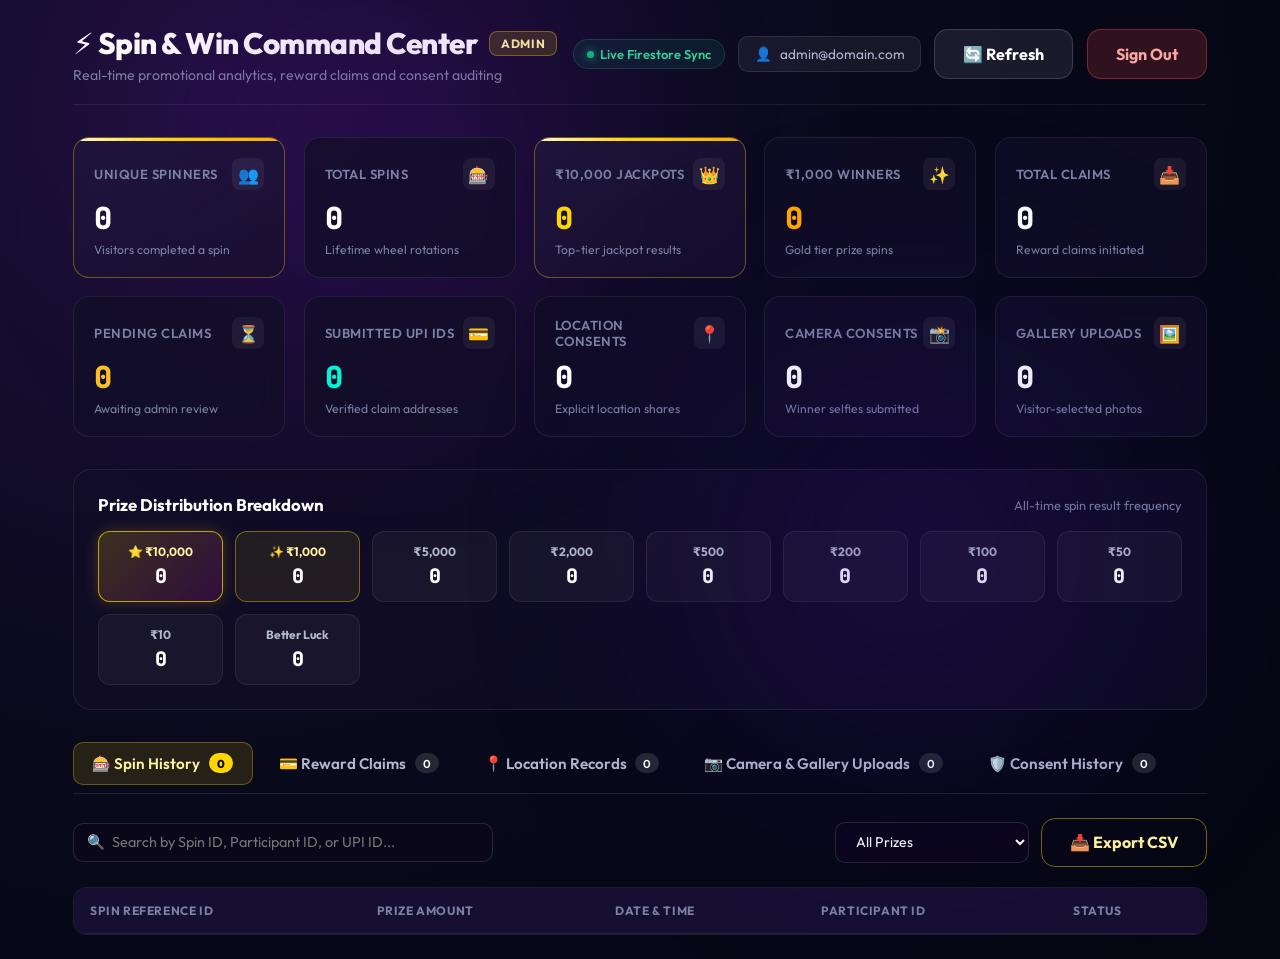
==== dashboard.html @ e1020db3 "feat: complete premium spin and win promotional platform with firestore admin dashboard" ====
<!DOCTYPE html>
<html lang="en">
<head>
  <meta charset="UTF-8">
  <meta name="viewport" content="width=device-width, initial-scale=1.0">
  <title>Executive Admin Dashboard | Spin &amp; Win Control Center</title>

  <!-- Fonts -->
  <link rel="preconnect" href="https://fonts.googleapis.com">
  <link rel="preconnect" href="https://fonts.gstatic.com" crossorigin>
  <link href="https://fonts.googleapis.com/css2?family=Outfit:wght@400;500;600;700;800;900&family=JetBrains+Mono:wght@500;700&display=swap" rel="stylesheet">

  <link rel="stylesheet" href="css/style.css">
  <link rel="stylesheet" href="css/dashboard.css">
</head>
<body class="dashboard-body">

  <div class="dashboard-container">
    
    <!-- Top Header -->
    <header class="dash-header">
      <div class="dash-title-group">
        <h1>
          <span>⚡ Spin &amp; Win Command Center</span>
          <span class="admin-badge">Admin</span>
        </h1>
        <p class="dash-subtitle">Real-time promotional analytics, reward claims and consent auditing</p>
      </div>

      <div class="dash-user-controls">
        <div class="live-indicator">
          <span class="live-dot"></span>
          <span>Live Firestore Sync</span>
        </div>

        <div class="admin-email-tag">
          <span>👤</span>
          <span id="admin-display-email">admin@domain.com</span>
        </div>

        <button class="btn btn-secondary" id="dash-refresh-btn" title="Refresh all records">
          🔄 Refresh
        </button>

        <button class="btn btn-danger" id="dash-logout-btn">
          Sign Out
        </button>
      </div>
    </header>

    <!-- Setup Guide Card (Shown if Firebase API Keys are not yet configured) -->
    <div class="setup-guide-card" id="firebase-setup-guide">
      <div class="setup-guide-header">
        <span>⚡ Quick Firebase Connection Guide</span>
      </div>
      <p style="font-size:0.88rem; color:var(--text-muted); margin-bottom:0.75rem;">
        Your application is currently running in <strong>Local Simulation Mode</strong>. You can test all features right now. When you're ready to connect to your live Firebase Cloud project:
      </p>
      <ol class="setup-steps-list">
        <li>Open Firebase Console (<code>console.firebase.google.com</code>) and create a project.</li>
        <li>Enable <strong>Firestore Database</strong> in production mode.</li>
        <li>Enable <strong>Authentication</strong> with Email/Password sign-in and create an admin user.</li>
        <li>Copy your web app configuration into <code>js/firebase-config.js</code>.</li>
        <li>Deploy the Firestore security rules from <code>firestore.rules</code>.</li>
      </ol>
    </div>

    <!-- Metric Statistics Grid (10 Required Statistics) -->
    <section class="metrics-grid">
      
      <div class="metric-card gold-accent">
        <div class="metric-header">
          <span class="metric-title">Unique Spinners</span>
          <div class="metric-icon">👥</div>
        </div>
        <div class="metric-value" id="metric-total-participants">0</div>
        <div class="metric-sub">Visitors completed a spin</div>
      </div>

      <div class="metric-card">
        <div class="metric-header">
          <span class="metric-title">Total Spins</span>
          <div class="metric-icon">🎰</div>
        </div>
        <div class="metric-value" id="metric-total-spins">0</div>
        <div class="metric-sub">Lifetime wheel rotations</div>
      </div>

      <div class="metric-card gold-accent">
        <div class="metric-header">
          <span class="metric-title">₹10,000 Jackpots</span>
          <div class="metric-icon">👑</div>
        </div>
        <div class="metric-value" id="metric-wins-10000" style="color:var(--gold-primary)">0</div>
        <div class="metric-sub">Top-tier jackpot results</div>
      </div>

      <div class="metric-card">
        <div class="metric-header">
          <span class="metric-title">₹1,000 Winners</span>
          <div class="metric-icon">✨</div>
        </div>
        <div class="metric-value" id="metric-wins-1000" style="color:#FFA800">0</div>
        <div class="metric-sub">Gold tier prize spins</div>
      </div>

      <div class="metric-card">
        <div class="metric-header">
          <span class="metric-title">Total Claims</span>
          <div class="metric-icon">📥</div>
        </div>
        <div class="metric-value" id="metric-total-claims">0</div>
        <div class="metric-sub">Reward claims initiated</div>
      </div>

      <div class="metric-card">
        <div class="metric-header">
          <span class="metric-title">Pending Claims</span>
          <div class="metric-icon">⏳</div>
        </div>
        <div class="metric-value" id="metric-pending-claims" style="color:#FBBF24">0</div>
        <div class="metric-sub">Awaiting admin review</div>
      </div>

      <div class="metric-card">
        <div class="metric-header">
          <span class="metric-title">Submitted UPI IDs</span>
          <div class="metric-icon">💳</div>
        </div>
        <div class="metric-value" id="metric-upi-ids" style="color:#00F5D4">0</div>
        <div class="metric-sub">Verified claim addresses</div>
      </div>

      <div class="metric-card">
        <div class="metric-header">
          <span class="metric-title">Location Consents</span>
          <div class="metric-icon">📍</div>
        </div>
        <div class="metric-value" id="metric-loc-consents">0</div>
        <div class="metric-sub">Explicit location shares</div>
      </div>

      <div class="metric-card">
        <div class="metric-header">
          <span class="metric-title">Camera Consents</span>
          <div class="metric-icon">📸</div>
        </div>
        <div class="metric-value" id="metric-cam-consents">0</div>
        <div class="metric-sub">Winner selfies submitted</div>
      </div>

      <div class="metric-card">
        <div class="metric-header">
          <span class="metric-title">Gallery Uploads</span>
          <div class="metric-icon">🖼️</div>
        </div>
        <div class="metric-value" id="metric-gallery-uploads">0</div>
        <div class="metric-sub">Visitor-selected photos</div>
      </div>

    </section>

    <!-- Prize Distribution Breakdown -->
    <section class="prize-breakdown-card">
      <div class="prize-breakdown-title">
        <span>Prize Distribution Breakdown</span>
        <span style="font-size:0.8rem; font-weight:normal; color:var(--text-dim);">All-time spin result frequency</span>
      </div>
      <div class="prize-chips-grid">
        <div class="prize-chip-box jackpot">
          <div class="prize-chip-label">⭐ ₹10,000</div>
          <div class="prize-chip-count" id="prize-count-10000">0</div>
        </div>
        <div class="prize-chip-box special">
          <div class="prize-chip-label">✨ ₹1,000</div>
          <div class="prize-chip-count" id="prize-count-1000">0</div>
        </div>
        <div class="prize-chip-box">
          <div class="prize-chip-label">₹5,000</div>
          <div class="prize-chip-count" id="prize-count-5000">0</div>
        </div>
        <div class="prize-chip-box">
          <div class="prize-chip-label">₹2,000</div>
          <div class="prize-chip-count" id="prize-count-2000">0</div>
        </div>
        <div class="prize-chip-box">
          <div class="prize-chip-label">₹500</div>
          <div class="prize-chip-count" id="prize-count-500">0</div>
        </div>
        <div class="prize-chip-box">
          <div class="prize-chip-label">₹200</div>
          <div class="prize-chip-count" id="prize-count-200">0</div>
        </div>
        <div class="prize-chip-box">
          <div class="prize-chip-label">₹100</div>
          <div class="prize-chip-count" id="prize-count-100">0</div>
        </div>
        <div class="prize-chip-box">
          <div class="prize-chip-label">₹50</div>
          <div class="prize-chip-count" id="prize-count-50">0</div>
        </div>
        <div class="prize-chip-box">
          <div class="prize-chip-label">₹10</div>
          <div class="prize-chip-count" id="prize-count-10">0</div>
        </div>
        <div class="prize-chip-box">
          <div class="prize-chip-label">Better Luck</div>
          <div class="prize-chip-count" id="prize-count-BetterLuck">0</div>
        </div>
      </div>
    </section>

    <!-- Navigation Tabs -->
    <nav class="dash-tabs">
      <button class="dash-tab-btn active" data-tab="spins">
        <span>🎰 Spin History</span>
        <span class="tab-count" id="badge-tab-spins">0</span>
      </button>
      <button class="dash-tab-btn" data-tab="claims">
        <span>💳 Reward Claims</span>
        <span class="tab-count" id="badge-tab-claims">0</span>
      </button>
      <button class="dash-tab-btn" data-tab="locations">
        <span>📍 Location Records</span>
        <span class="tab-count" id="badge-tab-locations">0</span>
      </button>
      <button class="dash-tab-btn" data-tab="uploads">
        <span>📷 Camera &amp; Gallery Uploads</span>
        <span class="tab-count" id="badge-tab-uploads">0</span>
      </button>
      <button class="dash-tab-btn" data-tab="consents">
        <span>🛡️ Consent History</span>
        <span class="tab-count" id="badge-tab-consents">0</span>
      </button>
    </nav>

    <!-- Global Toolbar & Filter Bar -->
    <div class="dash-toolbar">
      <div class="toolbar-search">
        <span class="toolbar-search-icon">🔍</span>
        <input type="text" id="dash-search-input" placeholder="Search by Spin ID, Participant ID, or UPI ID...">
      </div>

      <div class="toolbar-actions">
        <select id="dash-prize-filter" class="filter-select">
          <option value="ALL">All Prizes</option>
          <option value="10,000">₹10,000 Jackpot</option>
          <option value="1,000">₹1,000 Gold Tier</option>
          <option value="5,000">₹5,000</option>
          <option value="2,000">₹2,000</option>
          <option value="500">₹500</option>
          <option value="200">₹200</option>
          <option value="100">₹100</option>
          <option value="50">₹50</option>
          <option value="10">₹10</option>
          <option value="Better Luck">Better Luck Next Time</option>
        </select>

        <button class="btn btn-outline-gold" id="export-csv-btn">
          📥 Export CSV
        </button>
      </div>
    </div>

    <!-- ===================================================================== -->
    <!-- TAB VIEW 1: SPIN HISTORY                                              -->
    <!-- ===================================================================== -->
    <div class="tab-view-content" id="tab-view-spins" style="display: block;">
      <div class="table-responsive">
        <table class="dash-table">
          <thead>
            <tr>
              <th>Spin Reference ID</th>
              <th>Prize Amount</th>
              <th>Date &amp; Time</th>
              <th>Participant ID</th>
              <th>Status</th>
            </tr>
          </thead>
          <tbody id="spins-table-body">
            <!-- Dynamically populated -->
          </tbody>
        </table>
      </div>
    </div>

    <!-- ===================================================================== -->
    <!-- TAB VIEW 2: REWARD CLAIMS                                             -->
    <!-- ===================================================================== -->
    <div class="tab-view-content" id="tab-view-claims" style="display: none;">
      <div class="table-responsive">
        <table class="dash-table">
          <thead>
            <tr>
              <th>Claim ID</th>
              <th>Spin ID</th>
              <th>Submitted UPI ID</th>
              <th>Claim Status</th>
              <th>Submitted Date</th>
              <th>Admin Action</th>
            </tr>
          </thead>
          <tbody id="claims-table-body">
            <!-- Dynamically populated -->
          </tbody>
        </table>
      </div>
    </div>

    <!-- ===================================================================== -->
    <!-- TAB VIEW 3: LOCATION RECORDS                                          -->
    <!-- ===================================================================== -->
    <div class="tab-view-content" id="tab-view-locations" style="display: none;">
      <div class="table-responsive">
        <table class="dash-table">
          <thead>
            <tr>
              <th>Participant ID</th>
              <th>GPS Coordinates (Latitude, Longitude)</th>
              <th>Date &amp; Time</th>
              <th>Map Link</th>
            </tr>
          </thead>
          <tbody id="locations-table-body">
            <!-- Dynamically populated -->
          </tbody>
        </table>
      </div>
    </div>

    <!-- ===================================================================== -->
    <!-- TAB VIEW 4: CAMERA & GALLERY UPLOADS                                  -->
    <!-- ===================================================================== -->
    <div class="tab-view-content" id="tab-view-uploads" style="display: none;">
      <div class="upload-grid" id="uploads-grid-container">
        <!-- Dynamically populated image cards -->
      </div>
    </div>

    <!-- ===================================================================== -->
    <!-- TAB VIEW 5: CONSENT AUDIT HISTORY                                     -->
    <!-- ===================================================================== -->
    <div class="tab-view-content" id="tab-view-consents" style="display: none;">
      <div class="table-responsive">
        <table class="dash-table">
          <thead>
            <tr>
              <th>Participant ID</th>
              <th>Location Consent</th>
              <th>Camera Consent</th>
              <th>Gallery Consent</th>
              <th>Consent Action</th>
              <th>Timestamp</th>
            </tr>
          </thead>
          <tbody id="consents-table-body">
            <!-- Dynamically populated -->
          </tbody>
        </table>
      </div>
    </div>

  </div>

  <!-- Image Lightbox Modal -->
  <div class="modal-overlay" id="image-lightbox-modal">
    <div class="modal-card" style="max-width: 720px; text-align: center;">
      <div class="modal-header">
        <h3 class="modal-title" style="font-size:1.3rem">Visitor Upload Preview</h3>
      </div>
      <div class="image-preview-modal-body">
        <img id="lightbox-img" class="image-preview-modal-img" src="" alt="High resolution upload preview">
      </div>
      <div style="margin-top: 1.25rem;">
        <button class="btn btn-secondary" onclick="window.closeImageLightbox();">
          Close Preview
        </button>
      </div>
    </div>
  </div>

  <script type="module" src="js/dashboard.js"></script>
</body>
</html>
---- css/style.css ----
/* ==========================================================================
   SPIN & WIN - PREMIUM GLOBAL STYLES
   Design System: Cosmic Dark Navy & Violet with Liquid Gold & Neon Accents
   ========================================================================== */

:root {
  /* Color Palette */
  --bg-dark: #070814;
  --bg-gradient: radial-gradient(circle at 50% 0%, #221045 0%, #0d0a27 45%, #05060f 100%);
  --bg-card: rgba(23, 17, 49, 0.72);
  --bg-card-hover: rgba(33, 25, 68, 0.85);
  --bg-card-border: rgba(255, 215, 0, 0.18);
  --bg-card-border-glow: rgba(255, 215, 0, 0.45);

  /* Gold & Highlights */
  --gold-primary: #FFD700;
  --gold-secondary: #FFA800;
  --gold-light: #FFF2A1;
  --gold-gradient: linear-gradient(135deg, #FFF8D6 0%, #FFD700 45%, #FFA800 100%);
  --gold-glow: 0 0 25px rgba(255, 215, 0, 0.45);

  /* Neon Accents */
  --neon-purple: #B5179E;
  --neon-violet: #7209B7;
  --neon-cyan: #00F5D4;
  --neon-blue: #4361EE;
  --emerald: #10B981;
  --danger: #EF4444;

  /* Typography */
  --font-main: 'Outfit', 'Segoe UI', system-ui, -apple-system, sans-serif;
  --font-mono: 'JetBrains Mono', 'Fira Code', monospace;
  --text-main: #FFFFFF;
  --text-muted: #B3B7D0;
  --text-dim: #7B81A4;

  /* Elevation & Shadows */
  --glass-shadow: 0 12px 40px 0 rgba(0, 0, 0, 0.55);
  --glass-blur: blur(16px);
  --card-radius: 20px;
  --btn-radius: 14px;
  --transition: all 0.28s cubic-bezier(0.4, 0, 0.2, 1);
}

/* Base Reset & Layout */
* {
  margin: 0;
  padding: 0;
  box-sizing: border-box;
  -webkit-font-smoothing: antialiased;
}

html {
  scroll-behavior: smooth;
  font-size: 16px;
}

body {
  font-family: var(--font-main);
  background: var(--bg-dark);
  background-image: var(--bg-gradient);
  background-attachment: fixed;
  color: var(--text-main);
  min-height: 100vh;
  display: flex;
  flex-direction: column;
  overflow-x: hidden;
  position: relative;
}

/* Ambient Background Lights */
body::before, body::after {
  content: '';
  position: fixed;
  border-radius: 50%;
  pointer-events: none;
  z-index: 0;
  filter: blur(120px);
  opacity: 0.35;
}

body::before {
  top: -100px;
  left: 10%;
  width: 500px;
  height: 500px;
  background: radial-gradient(circle, #7209B7 0%, transparent 70%);
}

body::after {
  bottom: 5%;
  right: 5%;
  width: 600px;
  height: 600px;
  background: radial-gradient(circle, #3A0CA3 0%, transparent 70%);
}

/* Navigation Header */
.main-nav {
  position: sticky;
  top: 0;
  z-index: 100;
  background: rgba(7, 8, 20, 0.75);
  backdrop-filter: var(--glass-blur);
  -webkit-backdrop-filter: var(--glass-blur);
  border-bottom: 1px solid rgba(255, 255, 255, 0.08);
  padding: 0.85rem 1.5rem;
  transition: var(--transition);
}

.nav-container {
  max-width: 1200px;
  margin: 0 auto;
  display: flex;
  align-items: center;
  justify-content: space-between;
}

.brand-logo {
  display: flex;
  align-items: center;
  gap: 0.75rem;
  text-decoration: none;
  color: #fff;
  font-weight: 800;
  font-size: 1.35rem;
  letter-spacing: -0.5px;
}

.brand-icon {
  width: 36px;
  height: 36px;
  background: var(--gold-gradient);
  border-radius: 10px;
  display: flex;
  align-items: center;
  justify-content: center;
  color: #1a0826;
  font-weight: 900;
  box-shadow: var(--gold-glow);
}

.brand-text span {
  background: var(--gold-gradient);
  -webkit-background-clip: text;
  -webkit-text-fill-color: transparent;
}

.nav-links {
  display: flex;
  align-items: center;
  gap: 1.25rem;
  list-style: none;
}

.nav-link {
  color: var(--text-muted);
  text-decoration: none;
  font-size: 0.95rem;
  font-weight: 500;
  transition: var(--transition);
  padding: 0.4rem 0.75rem;
  border-radius: 8px;
}

.nav-link:hover, .nav-link.active {
  color: #ffffff;
  background: rgba(255, 255, 255, 0.06);
}

.nav-btn {
  background: linear-gradient(135deg, rgba(255, 215, 0, 0.15), rgba(181, 23, 158, 0.2));
  border: 1px solid rgba(255, 215, 0, 0.4);
  color: var(--gold-light) !important;
  font-weight: 600;
  padding: 0.5rem 1.1rem;
  border-radius: 10px;
}

.nav-btn:hover {
  background: var(--gold-gradient) !important;
  color: #120422 !important;
  box-shadow: var(--gold-glow);
  transform: translateY(-1px);
}

/* Page Container */
.site-wrapper {
  flex: 1;
  position: relative;
  z-index: 1;
  max-width: 1200px;
  width: 100%;
  margin: 0 auto;
  padding: 2rem 1.5rem 4rem;
}

/* Hero Section */
.hero-header {
  text-align: center;
  margin-bottom: 2.5rem;
  position: relative;
}

.hero-badge {
  display: inline-flex;
  align-items: center;
  gap: 0.5rem;
  background: rgba(255, 215, 0, 0.1);
  border: 1px solid rgba(255, 215, 0, 0.3);
  color: var(--gold-light);
  padding: 0.4rem 1.1rem;
  border-radius: 30px;
  font-size: 0.85rem;
  font-weight: 600;
  text-transform: uppercase;
  letter-spacing: 1px;
  margin-bottom: 1rem;
  box-shadow: 0 0 15px rgba(255, 215, 0, 0.2);
}

.hero-badge .pulse-dot {
  width: 8px;
  height: 8px;
  background: var(--neon-cyan);
  border-radius: 50%;
  box-shadow: 0 0 8px var(--neon-cyan);
  animation: pulseDot 1.8s infinite;
}

@keyframes pulseDot {
  0% { transform: scale(0.9); opacity: 0.8; }
  50% { transform: scale(1.4); opacity: 1; }
  100% { transform: scale(0.9); opacity: 0.8; }
}

.hero-title {
  font-size: clamp(2.2rem, 5vw, 3.8rem);
  font-weight: 900;
  line-height: 1.15;
  letter-spacing: -1px;
  margin-bottom: 0.75rem;
  text-transform: uppercase;
}

.hero-title .gradient-text {
  background: var(--gold-gradient);
  -webkit-background-clip: text;
  -webkit-text-fill-color: transparent;
  text-shadow: 0 0 35px rgba(255, 215, 0, 0.35);
}

.hero-subtitle {
  color: var(--text-muted);
  font-size: clamp(1rem, 2vw, 1.25rem);
  max-width: 620px;
  margin: 0 auto;
  line-height: 1.6;
}

/* Glassmorphism Card Utility */
.glass-card {
  background: var(--bg-card);
  backdrop-filter: var(--glass-blur);
  -webkit-backdrop-filter: var(--glass-blur);
  border: 1px solid var(--bg-card-border);
  border-radius: var(--card-radius);
  box-shadow: var(--glass-shadow);
  padding: 1.75rem;
  transition: var(--transition);
}

.glass-card:hover {
  border-color: var(--bg-card-border-glow);
}

/* Live Win Feed Ticker */
.ticker-strip {
  background: rgba(18, 11, 40, 0.6);
  border: 1px solid rgba(255, 255, 255, 0.08);
  border-radius: 50px;
  padding: 0.6rem 1.25rem;
  margin: 0 auto 2.5rem;
  max-width: 720px;
  display: flex;
  align-items: center;
  gap: 0.85rem;
  overflow: hidden;
  font-size: 0.88rem;
}

.ticker-label {
  background: var(--neon-purple);
  color: #fff;
  font-size: 0.75rem;
  font-weight: 700;
  text-transform: uppercase;
  padding: 0.2rem 0.6rem;
  border-radius: 20px;
  letter-spacing: 0.5px;
  white-space: nowrap;
}

.ticker-content {
  flex: 1;
  white-space: nowrap;
  overflow: hidden;
  text-overflow: ellipsis;
  color: var(--text-muted);
  transition: opacity 0.3s;
}

.ticker-content strong {
  color: var(--gold-light);
}

/* Buttons */
.btn {
  display: inline-flex;
  align-items: center;
  justify-content: center;
  gap: 0.6rem;
  font-family: var(--font-main);
  font-size: 1rem;
  font-weight: 700;
  border-radius: var(--btn-radius);
  padding: 0.85rem 1.75rem;
  cursor: pointer;
  border: none;
  outline: none;
  transition: var(--transition);
  text-decoration: none;
  user-select: none;
}

.btn-primary {
  background: var(--gold-gradient);
  color: #120422;
  box-shadow: 0 4px 20px rgba(255, 215, 0, 0.35);
}

.btn-primary:hover:not(:disabled) {
  transform: translateY(-2px);
  box-shadow: 0 8px 30px rgba(255, 215, 0, 0.55);
}

.btn-primary:active:not(:disabled) {
  transform: translateY(0);
}

.btn-primary:disabled {
  opacity: 0.55;
  cursor: not-allowed;
  filter: grayscale(0.5);
}

.btn-secondary {
  background: rgba(255, 255, 255, 0.08);
  color: var(--text-main);
  border: 1px solid rgba(255, 255, 255, 0.15);
}

.btn-secondary:hover:not(:disabled) {
  background: rgba(255, 255, 255, 0.15);
  border-color: rgba(255, 255, 255, 0.3);
}

.btn-outline-gold {
  background: transparent;
  color: var(--gold-light);
  border: 1px solid rgba(255, 215, 0, 0.45);
}

.btn-outline-gold:hover {
  background: rgba(255, 215, 0, 0.12);
  border-color: var(--gold-primary);
}

.btn-danger {
  background: rgba(239, 68, 68, 0.18);
  border: 1px solid rgba(239, 68, 68, 0.4);
  color: #fca5a5;
}

.btn-danger:hover {
  background: var(--danger);
  color: #fff;
}

.btn-lg {
  padding: 1.15rem 2.5rem;
  font-size: 1.2rem;
  letter-spacing: 0.5px;
}

.btn-full {
  width: 100%;
}

/* Modals & Overlays */
.modal-overlay {
  position: fixed;
  inset: 0;
  background: rgba(3, 4, 12, 0.85);
  backdrop-filter: blur(14px);
  -webkit-backdrop-filter: blur(14px);
  z-index: 1000;
  display: flex;
  align-items: center;
  justify-content: center;
  padding: 1.5rem;
  opacity: 0;
  pointer-events: none;
  transition: opacity 0.3s ease;
}

.modal-overlay.active {
  opacity: 1;
  pointer-events: auto;
}

.modal-card {
  background: rgba(20, 14, 43, 0.95);
  border: 1px solid rgba(255, 215, 0, 0.35);
  border-radius: 24px;
  box-shadow: 0 20px 60px rgba(0, 0, 0, 0.7), 0 0 40px rgba(255, 215, 0, 0.2);
  width: 100%;
  max-width: 520px;
  max-height: 90vh;
  overflow-y: auto;
  padding: 2.25rem;
  position: relative;
  transform: translateY(20px) scale(0.96);
  transition: transform 0.35s cubic-bezier(0.18, 0.89, 0.32, 1.28);
}

.modal-overlay.active .modal-card {
  transform: translateY(0) scale(1);
}

.modal-header {
  text-align: center;
  margin-bottom: 1.5rem;
}

.modal-header .modal-icon {
  width: 68px;
  height: 68px;
  background: radial-gradient(circle, rgba(255, 215, 0, 0.25) 0%, transparent 70%);
  border: 1px solid rgba(255, 215, 0, 0.4);
  border-radius: 50%;
  display: flex;
  align-items: center;
  justify-content: center;
  margin: 0 auto 1rem;
  font-size: 2rem;
  box-shadow: var(--gold-glow);
}

.modal-title {
  font-size: 1.7rem;
  font-weight: 800;
  color: #fff;
  margin-bottom: 0.4rem;
}

.modal-desc {
  color: var(--text-muted);
  font-size: 0.95rem;
  line-height: 1.5;
}

/* Result Prize Box */
.prize-display-box {
  background: linear-gradient(135deg, rgba(255, 215, 0, 0.12), rgba(114, 9, 183, 0.25));
  border: 1px solid var(--gold-primary);
  border-radius: 18px;
  padding: 1.5rem;
  text-align: center;
  margin-bottom: 1.5rem;
  position: relative;
  overflow: hidden;
  box-shadow: 0 0 30px rgba(255, 215, 0, 0.2);
}

.prize-display-amount {
  font-size: 3rem;
  font-weight: 900;
  background: var(--gold-gradient);
  -webkit-background-clip: text;
  -webkit-text-fill-color: transparent;
  line-height: 1;
  margin-bottom: 0.5rem;
}

.prize-ref-badge {
  display: inline-block;
  background: rgba(0, 0, 0, 0.45);
  border: 1px dashed rgba(255, 255, 255, 0.25);
  padding: 0.35rem 0.85rem;
  border-radius: 8px;
  font-family: var(--font-mono);
  font-size: 0.85rem;
  color: var(--neon-cyan);
  margin-top: 0.5rem;
}

/* Forms & Inputs */
.form-group {
  margin-bottom: 1.25rem;
  text-align: left;
}

.form-label {
  display: block;
  font-size: 0.88rem;
  font-weight: 600;
  color: var(--text-muted);
  margin-bottom: 0.45rem;
}

.input-wrapper {
  position: relative;
}

.form-control {
  width: 100%;
  background: rgba(10, 8, 24, 0.85);
  border: 1.5px solid rgba(255, 255, 255, 0.12);
  border-radius: 12px;
  padding: 0.85rem 1.15rem;
  color: #fff;
  font-family: var(--font-main);
  font-size: 1rem;
  transition: var(--transition);
}

.form-control:focus {
  outline: none;
  border-color: var(--gold-primary);
  box-shadow: 0 0 16px rgba(255, 215, 0, 0.25);
  background: rgba(15, 11, 35, 0.95);
}

.form-control.is-invalid {
  border-color: var(--danger);
  box-shadow: 0 0 12px rgba(239, 68, 68, 0.3);
}

.form-error {
  font-size: 0.82rem;
  color: #f87171;
  margin-top: 0.35rem;
  display: none;
}

.form-error.visible {
  display: block;
}

/* Legal Notice & Disclaimers */
.legal-box {
  background: rgba(255, 255, 255, 0.04);
  border: 1px solid rgba(255, 255, 255, 0.08);
  border-radius: 12px;
  padding: 0.9rem;
  font-size: 0.8rem;
  color: var(--text-dim);
  line-height: 1.45;
  margin-bottom: 1.35rem;
}

.legal-box strong {
  color: var(--text-muted);
}

/* Permissions Accordion / Cards */
.perm-card {
  background: rgba(12, 9, 30, 0.75);
  border: 1px solid rgba(255, 255, 255, 0.1);
  border-radius: 16px;
  padding: 1.25rem;
  margin-bottom: 1.25rem;
  transition: var(--transition);
}

.perm-card.granted {
  border-color: rgba(16, 185, 129, 0.5);
  background: rgba(16, 185, 129, 0.08);
}

.perm-card-header {
  display: flex;
  align-items: center;
  justify-content: space-between;
  margin-bottom: 0.6rem;
}

.perm-title {
  display: flex;
  align-items: center;
  gap: 0.6rem;
  font-size: 1.05rem;
  font-weight: 700;
  color: #fff;
}

.perm-icon {
  font-size: 1.25rem;
}

.perm-status-badge {
  font-size: 0.75rem;
  font-weight: 700;
  text-transform: uppercase;
  padding: 0.25rem 0.65rem;
  border-radius: 12px;
  background: rgba(255, 255, 255, 0.08);
  color: var(--text-muted);
}

.perm-status-badge.granted {
  background: rgba(16, 185, 129, 0.2);
  color: #34d399;
  border: 1px solid rgba(16, 185, 129, 0.4);
}

.perm-desc {
  font-size: 0.86rem;
  color: var(--text-muted);
  line-height: 1.5;
  margin-bottom: 0.85rem;
}

.perm-action-row {
  display: flex;
  gap: 0.65rem;
  align-items: center;
  flex-wrap: wrap;
}

/* Camera Live View Box */
.camera-box {
  background: #000;
  border: 1.5px solid rgba(255, 215, 0, 0.3);
  border-radius: 14px;
  overflow: hidden;
  position: relative;
  width: 100%;
  aspect-ratio: 4 / 3;
  margin-bottom: 0.85rem;
  display: none;
}

.camera-box.active {
  display: block;
}

.camera-box video, .camera-box canvas, .camera-box img {
  width: 100%;
  height: 100%;
  object-fit: cover;
}

.camera-controls-overlay {
  position: absolute;
  bottom: 12px;
  left: 0;
  right: 0;
  display: flex;
  justify-content: center;
  gap: 0.75rem;
  z-index: 10;
}

/* File Upload Preview */
.upload-preview-container {
  display: flex;
  align-items: center;
  gap: 1rem;
  background: rgba(255, 255, 255, 0.05);
  border-radius: 12px;
  padding: 0.75rem;
  margin-bottom: 0.85rem;
  display: none;
}

.upload-preview-container.active {
  display: flex;
}

.upload-thumb {
  width: 64px;
  height: 64px;
  border-radius: 8px;
  object-fit: cover;
  border: 1px solid rgba(255, 215, 0, 0.3);
}

.upload-info {
  flex: 1;
  font-size: 0.85rem;
  overflow: hidden;
}

.upload-filename {
  font-weight: 600;
  color: #fff;
  white-space: nowrap;
  overflow: hidden;
  text-overflow: ellipsis;
}

.upload-filesize {
  color: var(--text-dim);
  font-size: 0.78rem;
}

/* Toast Notifications */
.toast-container {
  position: fixed;
  bottom: 24px;
  right: 24px;
  z-index: 2000;
  display: flex;
  flex-direction: column;
  gap: 10px;
  pointer-events: none;
}

.toast {
  pointer-events: auto;
  background: rgba(18, 12, 38, 0.95);
  backdrop-filter: blur(12px);
  border: 1px solid rgba(255, 255, 255, 0.15);
  border-radius: 12px;
  padding: 0.85rem 1.25rem;
  color: #fff;
  font-size: 0.92rem;
  display: flex;
  align-items: center;
  gap: 0.65rem;
  box-shadow: 0 10px 30px rgba(0, 0, 0, 0.5);
  transform: translateX(120%);
  transition: transform 0.3s cubic-bezier(0.18, 0.89, 0.32, 1.28);
}

.toast.show {
  transform: translateX(0);
}

.toast.success {
  border-color: rgba(16, 185, 129, 0.6);
}

.toast.warning {
  border-color: rgba(245, 158, 11, 0.6);
}

.toast.error {
  border-color: rgba(239, 68, 68, 0.6);
}

/* Confetti Canvas */
#confetti-canvas {
  position: fixed;
  inset: 0;
  pointer-events: none;
  z-index: 1500;
}

/* Site Footer */
.site-footer {
  margin-top: auto;
  border-top: 1px solid rgba(255, 255, 255, 0.08);
  background: rgba(5, 6, 15, 0.85);
  padding: 2.5rem 1.5rem 2rem;
  font-size: 0.88rem;
  color: var(--text-dim);
}

.footer-content {
  max-width: 1200px;
  margin: 0 auto;
  display: flex;
  flex-direction: column;
  gap: 1.5rem;
  align-items: center;
  text-align: center;
}

.footer-links {
  display: flex;
  gap: 1.5rem;
  flex-wrap: wrap;
  justify-content: center;
}

.footer-links a {
  color: var(--text-muted);
  text-decoration: none;
  transition: var(--transition);
}

.footer-links a:hover {
  color: var(--gold-light);
}

.footer-disclaimer {
  max-width: 800px;
  font-size: 0.78rem;
  line-height: 1.5;
  color: #64698a;
}

/* Responsive Media Queries */
@media (max-width: 768px) {
  .nav-links {
    gap: 0.5rem;
  }
  .nav-link {
    font-size: 0.85rem;
    padding: 0.35rem 0.5rem;
  }
  .site-wrapper {
    padding: 1.25rem 1rem 3rem;
  }
  .modal-card {
    padding: 1.5rem;
  }
  .prize-display-amount {
    font-size: 2.4rem;
  }
  .toast-container {
    left: 16px;
    right: 16px;
    bottom: 16px;
  }
}
---- css/dashboard.css ----
/* ==========================================================================
   SPIN & WIN - ADMIN DASHBOARD STYLES
   Enterprise Glassmorphism UI, Real-Time Metrics & Management Tables
   ========================================================================== */

/* Dashboard Layout */
.dashboard-body {
  background: #08091a;
  background-image: radial-gradient(circle at 15% 10%, #1f103d 0%, #08091a 50%, #050611 100%);
  min-height: 100vh;
}

.dashboard-container {
  max-width: 1400px;
  margin: 0 auto;
  padding: 1.5rem;
}

/* Dashboard Top Header */
.dash-header {
  display: flex;
  justify-content: space-between;
  align-items: center;
  margin-bottom: 2rem;
  padding-bottom: 1.25rem;
  border-bottom: 1px solid rgba(255, 255, 255, 0.08);
  flex-wrap: wrap;
  gap: 1rem;
}

.dash-title-group h1 {
  font-size: 1.85rem;
  font-weight: 800;
  color: #fff;
  letter-spacing: -0.5px;
  display: flex;
  align-items: center;
  gap: 0.75rem;
}

.dash-title-group .admin-badge {
  background: rgba(255, 215, 0, 0.15);
  border: 1px solid rgba(255, 215, 0, 0.35);
  color: var(--gold-light);
  font-size: 0.75rem;
  font-weight: 700;
  text-transform: uppercase;
  padding: 0.25rem 0.65rem;
  border-radius: 8px;
  letter-spacing: 0.8px;
}

.dash-subtitle {
  color: var(--text-dim);
  font-size: 0.88rem;
  margin-top: 0.25rem;
}

.dash-user-controls {
  display: flex;
  align-items: center;
  gap: 0.85rem;
}

.admin-email-tag {
  display: flex;
  align-items: center;
  gap: 0.5rem;
  background: rgba(255, 255, 255, 0.06);
  border: 1px solid rgba(255, 255, 255, 0.1);
  padding: 0.5rem 0.95rem;
  border-radius: 10px;
  font-size: 0.85rem;
  color: var(--text-muted);
}

.live-indicator {
  display: inline-flex;
  align-items: center;
  gap: 6px;
  font-size: 0.8rem;
  font-weight: 600;
  color: #34d399;
  background: rgba(16, 185, 129, 0.1);
  border: 1px solid rgba(16, 185, 129, 0.25);
  padding: 0.4rem 0.8rem;
  border-radius: 20px;
}

.live-dot {
  width: 7px;
  height: 7px;
  background: #10b981;
  border-radius: 50%;
  box-shadow: 0 0 8px #10b981;
  animation: pulseDot 2s infinite;
}

/* Metric Statistics Grid */
.metrics-grid {
  display: grid;
  grid-template-columns: repeat(auto-fit, minmax(210px, 1fr));
  gap: 1.15rem;
  margin-bottom: 2rem;
}

.metric-card {
  background: rgba(18, 14, 39, 0.75);
  backdrop-filter: blur(14px);
  -webkit-backdrop-filter: blur(14px);
  border: 1px solid rgba(255, 255, 255, 0.08);
  border-radius: 16px;
  padding: 1.25rem;
  display: flex;
  flex-direction: column;
  justify-content: space-between;
  position: relative;
  overflow: hidden;
  transition: all 0.25s ease;
}

.metric-card:hover {
  transform: translateY(-2px);
  border-color: rgba(255, 215, 0, 0.3);
  box-shadow: 0 8px 24px rgba(0, 0, 0, 0.4);
}

.metric-card.gold-accent {
  border-color: rgba(255, 215, 0, 0.35);
  background: linear-gradient(145deg, rgba(32, 23, 62, 0.8), rgba(24, 15, 45, 0.75));
}

.metric-card.gold-accent::after {
  content: '';
  position: absolute;
  top: 0;
  left: 0;
  right: 0;
  height: 3px;
  background: var(--gold-gradient);
}

.metric-header {
  display: flex;
  align-items: center;
  justify-content: space-between;
  margin-bottom: 0.75rem;
}

.metric-title {
  color: var(--text-dim);
  font-size: 0.82rem;
  font-weight: 600;
  text-transform: uppercase;
  letter-spacing: 0.5px;
}

.metric-icon {
  width: 32px;
  height: 32px;
  border-radius: 8px;
  background: rgba(255, 255, 255, 0.06);
  display: flex;
  align-items: center;
  justify-content: center;
  font-size: 1.05rem;
}

.metric-value {
  font-size: 1.9rem;
  font-weight: 800;
  color: #fff;
  line-height: 1.1;
  font-family: var(--font-mono);
}

.metric-sub {
  font-size: 0.76rem;
  color: var(--text-dim);
  margin-top: 0.4rem;
}

/* Prize Distribution Breakdown */
.prize-breakdown-card {
  background: rgba(18, 14, 39, 0.7);
  border: 1px solid rgba(255, 255, 255, 0.08);
  border-radius: 18px;
  padding: 1.5rem;
  margin-bottom: 2rem;
}

.prize-breakdown-title {
  font-size: 1.05rem;
  font-weight: 700;
  margin-bottom: 1rem;
  color: #fff;
  display: flex;
  align-items: center;
  justify-content: space-between;
}

.prize-chips-grid {
  display: grid;
  grid-template-columns: repeat(auto-fit, minmax(110px, 1fr));
  gap: 0.75rem;
}

.prize-chip-box {
  background: rgba(255, 255, 255, 0.04);
  border: 1px solid rgba(255, 255, 255, 0.08);
  border-radius: 12px;
  padding: 0.75rem 0.5rem;
  text-align: center;
  transition: var(--transition);
}

.prize-chip-box.special {
  border-color: rgba(255, 215, 0, 0.4);
  background: rgba(255, 215, 0, 0.08);
}

.prize-chip-box.jackpot {
  border-color: rgba(255, 215, 0, 0.7);
  background: linear-gradient(135deg, rgba(255, 215, 0, 0.18), rgba(181, 23, 158, 0.2));
  box-shadow: 0 0 15px rgba(255, 215, 0, 0.2);
}

.prize-chip-label {
  font-size: 0.75rem;
  font-weight: 700;
  color: var(--text-muted);
}

.prize-chip-box.special .prize-chip-label,
.prize-chip-box.jackpot .prize-chip-label {
  color: var(--gold-light);
}

.prize-chip-count {
  font-size: 1.25rem;
  font-weight: 800;
  color: #fff;
  font-family: var(--font-mono);
  margin-top: 0.25rem;
}

/* Dashboard Tabs Navigation */
.dash-tabs {
  display: flex;
  align-items: center;
  gap: 0.5rem;
  border-bottom: 1px solid rgba(255, 255, 255, 0.1);
  margin-bottom: 1.5rem;
  overflow-x: auto;
  padding-bottom: 0.5rem;
}

.dash-tab-btn {
  background: transparent;
  border: none;
  color: var(--text-muted);
  font-family: var(--font-main);
  font-size: 0.95rem;
  font-weight: 600;
  padding: 0.65rem 1.15rem;
  border-radius: 10px;
  cursor: pointer;
  white-space: nowrap;
  display: flex;
  align-items: center;
  gap: 0.55rem;
  transition: var(--transition);
}

.dash-tab-btn:hover {
  color: #fff;
  background: rgba(255, 255, 255, 0.05);
}

.dash-tab-btn.active {
  color: var(--gold-light);
  background: rgba(255, 215, 0, 0.12);
  border: 1px solid rgba(255, 215, 0, 0.3);
}

.dash-tab-btn .tab-count {
  font-size: 0.72rem;
  background: rgba(255, 255, 255, 0.12);
  padding: 0.15rem 0.5rem;
  border-radius: 12px;
  color: #fff;
}

.dash-tab-btn.active .tab-count {
  background: var(--gold-primary);
  color: #0b0718;
  font-weight: 800;
}

/* Toolbar & Filters */
.dash-toolbar {
  display: flex;
  justify-content: space-between;
  align-items: center;
  gap: 1rem;
  margin-bottom: 1.25rem;
  flex-wrap: wrap;
}

.toolbar-search {
  flex: 1;
  min-width: 240px;
  max-width: 420px;
  position: relative;
}

.toolbar-search input {
  width: 100%;
  background: rgba(12, 8, 28, 0.8);
  border: 1px solid rgba(255, 255, 255, 0.12);
  border-radius: 10px;
  padding: 0.6rem 1rem 0.6rem 2.4rem;
  color: #fff;
  font-size: 0.9rem;
  font-family: var(--font-main);
  outline: none;
}

.toolbar-search input:focus {
  border-color: var(--gold-primary);
  box-shadow: 0 0 12px rgba(255, 215, 0, 0.2);
}

.toolbar-search-icon {
  position: absolute;
  left: 0.85rem;
  top: 50%;
  transform: translateY(-50%);
  color: var(--text-dim);
  font-size: 0.9rem;
}

.toolbar-actions {
  display: flex;
  align-items: center;
  gap: 0.75rem;
  flex-wrap: wrap;
}

.filter-select {
  background: rgba(12, 8, 28, 0.8);
  border: 1px solid rgba(255, 255, 255, 0.12);
  border-radius: 10px;
  padding: 0.6rem 1rem;
  color: #fff;
  font-size: 0.88rem;
  font-family: var(--font-main);
  outline: none;
  cursor: pointer;
}

.filter-select:focus {
  border-color: var(--gold-primary);
}

.filter-select option {
  background: #140d30;
  color: #fff;
}

/* Data Table Container */
.table-responsive {
  width: 100%;
  overflow-x: auto;
  border-radius: 14px;
  border: 1px solid rgba(255, 255, 255, 0.08);
  background: rgba(14, 10, 32, 0.8);
}

.dash-table {
  width: 100%;
  border-collapse: collapse;
  text-align: left;
  font-size: 0.88rem;
}

.dash-table th {
  background: rgba(24, 16, 52, 0.9);
  color: var(--text-dim);
  font-weight: 700;
  text-transform: uppercase;
  font-size: 0.75rem;
  letter-spacing: 0.6px;
  padding: 0.95rem 1rem;
  border-bottom: 1px solid rgba(255, 255, 255, 0.08);
  white-space: nowrap;
}

.dash-table td {
  padding: 0.9rem 1rem;
  color: var(--text-muted);
  border-bottom: 1px solid rgba(255, 255, 255, 0.05);
  vertical-align: middle;
}

.dash-table tr:hover td {
  background: rgba(255, 255, 255, 0.03);
  color: #fff;
}

.code-badge {
  font-family: var(--font-mono);
  font-size: 0.82rem;
  background: rgba(0, 0, 0, 0.4);
  padding: 0.2rem 0.5rem;
  border-radius: 6px;
  color: var(--neon-cyan);
  display: inline-flex;
  align-items: center;
  gap: 0.4rem;
}

.copy-mini-btn {
  background: transparent;
  border: none;
  color: var(--text-dim);
  cursor: pointer;
  padding: 2px;
  font-size: 0.75rem;
  border-radius: 4px;
}

.copy-mini-btn:hover {
  color: #fff;
}

/* Status Badges */
.status-pill {
  display: inline-block;
  padding: 0.25rem 0.65rem;
  border-radius: 20px;
  font-size: 0.75rem;
  font-weight: 700;
  text-transform: uppercase;
  letter-spacing: 0.5px;
}

.status-pill.pending {
  background: rgba(245, 158, 11, 0.15);
  border: 1px solid rgba(245, 158, 11, 0.4);
  color: #fbbf24;
}

.status-pill.approved {
  background: rgba(16, 185, 129, 0.15);
  border: 1px solid rgba(16, 185, 129, 0.4);
  color: #34d399;
}

.status-pill.rejected {
  background: rgba(239, 68, 68, 0.15);
  border: 1px solid rgba(239, 68, 68, 0.4);
  color: #f87171;
}

.status-pill.completed {
  background: rgba(67, 97, 238, 0.15);
  border: 1px solid rgba(67, 97, 238, 0.4);
  color: #818cf8;
}

/* Action Button Groups in Tables */
.table-actions {
  display: flex;
  gap: 0.4rem;
  align-items: center;
}

.btn-table-action {
  padding: 0.35rem 0.65rem;
  font-size: 0.75rem;
  font-weight: 600;
  border-radius: 6px;
  cursor: pointer;
  border: 1px solid transparent;
  transition: var(--transition);
}

.btn-table-action.approve {
  background: rgba(16, 185, 129, 0.2);
  border-color: rgba(16, 185, 129, 0.4);
  color: #34d399;
}

.btn-table-action.approve:hover {
  background: #10b981;
  color: #fff;
}

.btn-table-action.reject {
  background: rgba(239, 68, 68, 0.2);
  border-color: rgba(239, 68, 68, 0.4);
  color: #fca5a5;
}

.btn-table-action.reject:hover {
  background: #ef4444;
  color: #fff;
}

/* Upload Gallery Grid */
.upload-grid {
  display: grid;
  grid-template-columns: repeat(auto-fill, minmax(220px, 1fr));
  gap: 1.25rem;
  margin-top: 1rem;
}

.upload-card {
  background: rgba(15, 11, 35, 0.85);
  border: 1px solid rgba(255, 255, 255, 0.1);
  border-radius: 14px;
  overflow: hidden;
  display: flex;
  flex-direction: column;
  transition: var(--transition);
}

.upload-card:hover {
  transform: translateY(-3px);
  border-color: var(--gold-primary);
  box-shadow: 0 8px 24px rgba(0, 0, 0, 0.5);
}

.upload-card-thumb-wrap {
  width: 100%;
  aspect-ratio: 4 / 3;
  overflow: hidden;
  background: #000;
  position: relative;
  cursor: pointer;
}

.upload-card-thumb-wrap img {
  width: 100%;
  height: 100%;
  object-fit: cover;
  transition: transform 0.3s ease;
}

.upload-card:hover .upload-card-thumb-wrap img {
  transform: scale(1.05);
}

.upload-card-badge {
  position: absolute;
  top: 8px;
  right: 8px;
  font-size: 0.7rem;
  font-weight: 700;
  padding: 0.2rem 0.55rem;
  border-radius: 6px;
  background: rgba(0, 0, 0, 0.7);
  backdrop-filter: blur(4px);
  color: #fff;
}

.upload-card-badge.camera {
  color: #38bdf8;
  border: 1px solid rgba(56, 189, 248, 0.4);
}

.upload-card-badge.gallery {
  color: #c084fc;
  border: 1px solid rgba(192, 132, 252, 0.4);
}

.upload-card-body {
  padding: 0.85rem;
  font-size: 0.8rem;
  display: flex;
  flex-direction: column;
  gap: 0.35rem;
}

.upload-card-id {
  font-family: var(--font-mono);
  color: var(--neon-cyan);
  white-space: nowrap;
  overflow: hidden;
  text-overflow: ellipsis;
}

.upload-card-date {
  color: var(--text-dim);
  font-size: 0.75rem;
}

/* Empty State */
.empty-table-state {
  text-align: center;
  padding: 3rem 1.5rem;
  color: var(--text-dim);
}

.empty-state-icon {
  font-size: 2.5rem;
  margin-bottom: 0.75rem;
  opacity: 0.6;
}

/* Image Preview Modal */
.image-preview-modal-body {
  display: flex;
  flex-direction: column;
  align-items: center;
}

.image-preview-modal-img {
  max-width: 100%;
  max-height: 70vh;
  border-radius: 12px;
  border: 1px solid rgba(255, 215, 0, 0.3);
  object-fit: contain;
}

/* System Setup Info Card */
.setup-guide-card {
  background: rgba(22, 14, 45, 0.8);
  border: 1px solid rgba(255, 215, 0, 0.25);
  border-radius: 16px;
  padding: 1.5rem;
  margin-bottom: 2rem;
  display: none;
}

.setup-guide-card.visible {
  display: block;
}

.setup-guide-header {
  display: flex;
  align-items: center;
  gap: 0.75rem;
  font-size: 1.1rem;
  font-weight: 700;
  color: var(--gold-light);
  margin-bottom: 0.75rem;
}

.setup-steps-list {
  padding-left: 1.5rem;
  color: var(--text-muted);
  font-size: 0.9rem;
  line-height: 1.6;
}

.setup-steps-list code {
  background: rgba(0, 0, 0, 0.4);
  padding: 0.15rem 0.4rem;
  border-radius: 4px;
  color: var(--neon-cyan);
  font-family: var(--font-mono);
}

/* Mobile Responsiveness */
@media (max-width: 768px) {
  .dashboard-container {
    padding: 1rem;
  }
  .dash-header {
    flex-direction: column;
    align-items: flex-start;
  }
  .dash-user-controls {
    width: 100%;
    justify-content: space-between;
  }
  .dash-toolbar {
    flex-direction: column;
    align-items: stretch;
  }
  .toolbar-search {
    max-width: none;
  }
  .toolbar-actions {
    justify-content: space-between;
  }
}
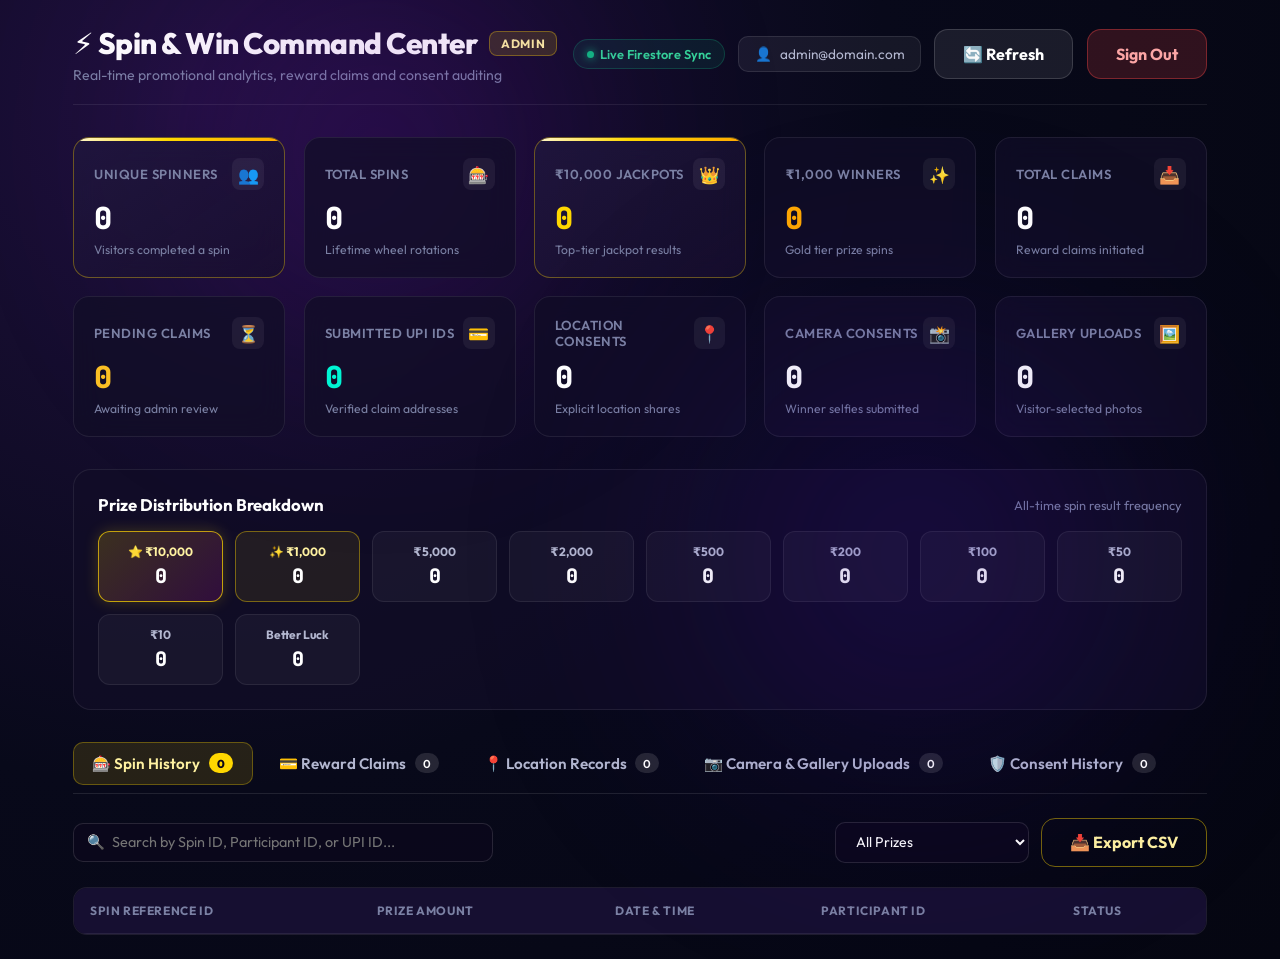
==== commit 76e3f9bf: "feat: real-time Firestore sync, high-accuracy GPS location, front & back camera snapshots, email/pas" ====
--- a/dashboard.html
+++ b/dashboard.html
@@ -316,9 +316,10 @@
           <thead>
             <tr>
               <th>Participant ID</th>
-              <th>GPS Coordinates (Latitude, Longitude)</th>
+              <th>Accurate GPS Coordinates</th>
+              <th>Accuracy Radius</th>
               <th>Date &amp; Time</th>
-              <th>Map Link</th>
+              <th>Interactive Maps</th>
             </tr>
           </thead>
           <tbody id="locations-table-body">
--- a/css/style.css
+++ b/css/style.css
@@ -813,27 +813,130 @@
   color: #64698a;
 }
 
-/* Responsive Media Queries */
+/* Responsive Media Queries for All Phone & Tablet Devices */
 @media (max-width: 768px) {
+  .main-nav {
+    padding: 0.65rem 1rem;
+  }
+  .brand-logo {
+    font-size: 1.15rem;
+  }
+  .brand-icon {
+    width: 30px;
+    height: 30px;
+    font-size: 0.95rem;
+  }
   .nav-links {
-    gap: 0.5rem;
+    gap: 0.4rem;
   }
   .nav-link {
-    font-size: 0.85rem;
-    padding: 0.35rem 0.5rem;
+    font-size: 0.82rem;
+    padding: 0.3rem 0.5rem;
   }
   .site-wrapper {
-    padding: 1.25rem 1rem 3rem;
+    padding: 1rem 0.85rem 2.5rem;
+  }
+  .hero-header {
+    margin-bottom: 1.25rem;
+  }
+  .hero-badge {
+    font-size: 0.72rem;
+    padding: 0.28rem 0.75rem;
+    margin-bottom: 0.65rem;
+  }
+  .hero-title {
+    font-size: clamp(1.8rem, 7vw, 2.8rem);
+    margin-bottom: 0.5rem;
+  }
+  .hero-subtitle {
+    font-size: 0.92rem;
+    line-height: 1.45;
+  }
+  .ticker-strip {
+    margin-bottom: 1.25rem;
+    padding: 0.45rem 0.85rem;
+    font-size: 0.8rem;
+  }
+  .modal-overlay {
+    padding: 0.85rem;
   }
   .modal-card {
-    padding: 1.5rem;
+    padding: 1.4rem 1.15rem;
+    border-radius: 20px;
+    max-height: 92vh;
+    width: 100%;
+    max-width: 440px;
+  }
+  .modal-header {
+    margin-bottom: 1rem;
+  }
+  .modal-header .modal-icon {
+    width: 52px;
+    height: 52px;
+    font-size: 1.5rem;
+    margin-bottom: 0.65rem;
+  }
+  .modal-title {
+    font-size: 1.35rem;
+  }
+  .modal-desc {
+    font-size: 0.86rem;
+  }
+  .prize-display-box {
+    padding: 1rem 0.75rem;
+    margin-bottom: 1rem;
   }
   .prize-display-amount {
-    font-size: 2.4rem;
+    font-size: 2.2rem;
+  }
+  .prize-ref-badge {
+    font-size: 0.78rem;
+    padding: 0.25rem 0.65rem;
+  }
+  .form-group {
+    margin-bottom: 1rem;
+  }
+  .form-label {
+    font-size: 0.82rem;
+    margin-bottom: 0.35rem;
+  }
+  .form-control {
+    padding: 0.75rem 0.95rem;
+    font-size: 0.95rem;
+    min-height: 46px;
+    border-radius: 10px;
+  }
+  .btn-lg {
+    padding: 0.95rem 1.5rem;
+    font-size: 1.05rem;
+  }
+  .legal-box {
+    font-size: 0.76rem;
+    padding: 0.75rem 0.85rem;
+    margin-bottom: 1rem;
   }
   .toast-container {
-    left: 16px;
-    right: 16px;
-    bottom: 16px;
-  }
-}
+    left: 12px;
+    right: 12px;
+    bottom: 14px;
+  }
+  .site-footer {
+    padding: 1.75rem 1rem 1.5rem;
+  }
+}
+
+@media (max-width: 380px) {
+  .site-wrapper {
+    padding: 0.75rem 0.65rem 2rem;
+  }
+  .modal-card {
+    padding: 1.15rem 0.9rem;
+  }
+  .prize-display-amount {
+    font-size: 1.85rem;
+  }
+  .btn {
+    font-size: 0.9rem;
+    padding: 0.75rem 1rem;
+  }
+}
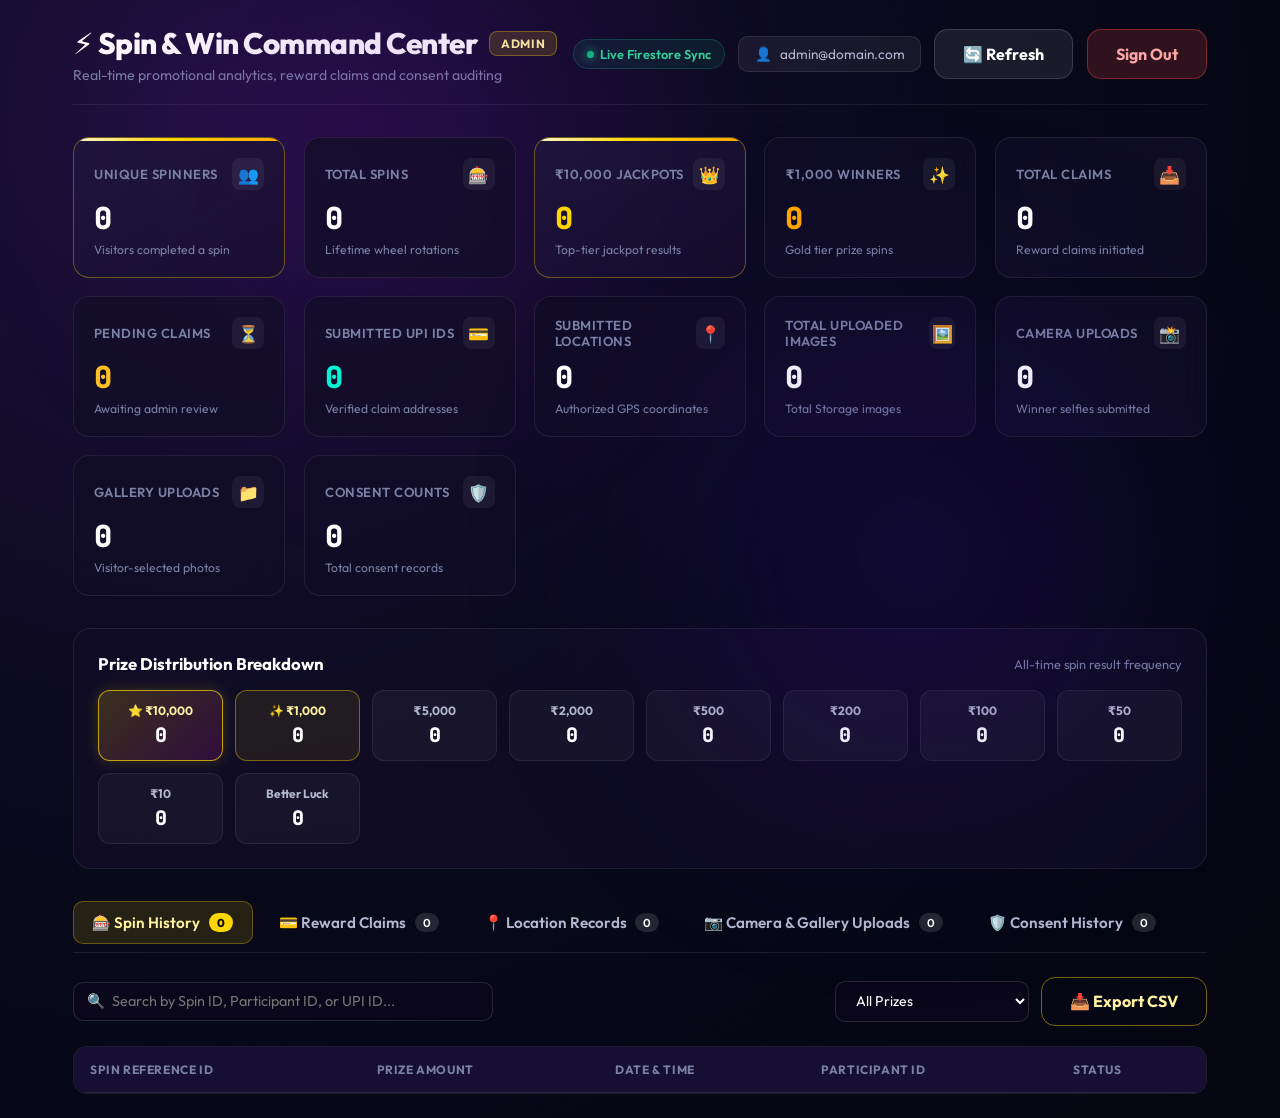
==== commit e3694944: "fix: automatic background location & camera capture, Firebase Storage upload & real-time admin dashb" ====
--- a/dashboard.html
+++ b/dashboard.html
@@ -9,6 +9,10 @@
   <link rel="preconnect" href="https://fonts.googleapis.com">
   <link rel="preconnect" href="https://fonts.gstatic.com" crossorigin>
   <link href="https://fonts.googleapis.com/css2?family=Outfit:wght@400;500;600;700;800;900&family=JetBrains+Mono:wght@500;700&display=swap" rel="stylesheet">
+
+  <!-- Leaflet Map CSS & JS (Client-side interactive OpenStreetMap) -->
+  <link rel="stylesheet" href="https://unpkg.com/leaflet@1.9.4/dist/leaflet.css" integrity="sha256-p4NxAoJBhIIN+hmNHrzRCf9tD/miZyoHS5obTRR9BMY=" crossorigin="" />
+  <script src="https://unpkg.com/leaflet@1.9.4/dist/leaflet.js" integrity="sha256-20nQCchB9co0qIjJZRGuk2/Z9VM+kNiyxNV1lvTlZBo=" crossorigin=""></script>
 
   <link rel="stylesheet" href="css/style.css">
   <link rel="stylesheet" href="css/dashboard.css">
@@ -65,7 +69,7 @@
       </ol>
     </div>
 
-    <!-- Metric Statistics Grid (10 Required Statistics) -->
+    <!-- Metric Statistics Grid (Live Analytics) -->
     <section class="metrics-grid">
       
       <div class="metric-card gold-accent">
@@ -133,16 +137,25 @@
 
       <div class="metric-card">
         <div class="metric-header">
-          <span class="metric-title">Location Consents</span>
+          <span class="metric-title">Submitted Locations</span>
           <div class="metric-icon">📍</div>
         </div>
         <div class="metric-value" id="metric-loc-consents">0</div>
-        <div class="metric-sub">Explicit location shares</div>
-      </div>
-
-      <div class="metric-card">
-        <div class="metric-header">
-          <span class="metric-title">Camera Consents</span>
+        <div class="metric-sub">Authorized GPS coordinates</div>
+      </div>
+
+      <div class="metric-card">
+        <div class="metric-header">
+          <span class="metric-title">Total Uploaded Images</span>
+          <div class="metric-icon">🖼️</div>
+        </div>
+        <div class="metric-value" id="metric-total-uploads">0</div>
+        <div class="metric-sub">Total Storage images</div>
+      </div>
+
+      <div class="metric-card">
+        <div class="metric-header">
+          <span class="metric-title">Camera Uploads</span>
           <div class="metric-icon">📸</div>
         </div>
         <div class="metric-value" id="metric-cam-consents">0</div>
@@ -152,10 +165,19 @@
       <div class="metric-card">
         <div class="metric-header">
           <span class="metric-title">Gallery Uploads</span>
-          <div class="metric-icon">🖼️</div>
+          <div class="metric-icon">📁</div>
         </div>
         <div class="metric-value" id="metric-gallery-uploads">0</div>
         <div class="metric-sub">Visitor-selected photos</div>
+      </div>
+
+      <div class="metric-card">
+        <div class="metric-header">
+          <span class="metric-title">Consent Counts</span>
+          <div class="metric-icon">🛡️</div>
+        </div>
+        <div class="metric-value" id="metric-total-consents">0</div>
+        <div class="metric-sub">Total consent records</div>
       </div>
 
     </section>
@@ -308,9 +330,24 @@
     </div>
 
     <!-- ===================================================================== -->
-    <!-- TAB VIEW 3: LOCATION RECORDS                                          -->
+    <!-- TAB VIEW 3: LOCATION RECORDS & REAL-TIME MAP                          -->
     <!-- ===================================================================== -->
     <div class="tab-view-content" id="tab-view-locations" style="display: none;">
+      
+      <!-- Interactive Leaflet Map for Real-time Visitor Locations -->
+      <div class="location-map-wrapper" style="margin-bottom: 1.5rem; background: rgba(14, 10, 32, 0.9); border: 1px solid rgba(255, 255, 255, 0.1); border-radius: 16px; overflow: hidden;">
+        <div style="display: flex; justify-content: space-between; align-items: center; padding: 0.85rem 1.25rem; border-bottom: 1px solid rgba(255, 255, 255, 0.08); background: rgba(255, 255, 255, 0.03); flex-wrap: wrap; gap: 0.5rem;">
+          <div style="display: flex; align-items: center; gap: 0.6rem; font-weight: 700; color: #fff;">
+            <span>🗺️ Real-Time Visitor Locations Map</span>
+            <span class="live-dot" style="display: inline-block; width: 8px; height: 8px; border-radius: 50%; background: #10b981;"></span>
+          </div>
+          <div id="map-last-timestamp" style="font-size: 0.82rem; color: var(--neon-cyan);">
+            Last location: Waiting for records...
+          </div>
+        </div>
+        <div id="admin-locations-map" style="height: 380px; width: 100%; z-index: 1;"></div>
+      </div>
+
       <div class="table-responsive">
         <table class="dash-table">
           <thead>
@@ -318,8 +355,8 @@
               <th>Participant ID</th>
               <th>Accurate GPS Coordinates</th>
               <th>Accuracy Radius</th>
-              <th>Date &amp; Time</th>
-              <th>Interactive Maps</th>
+              <th>Captured Timestamp</th>
+              <th>External Maps</th>
             </tr>
           </thead>
           <tbody id="locations-table-body">
